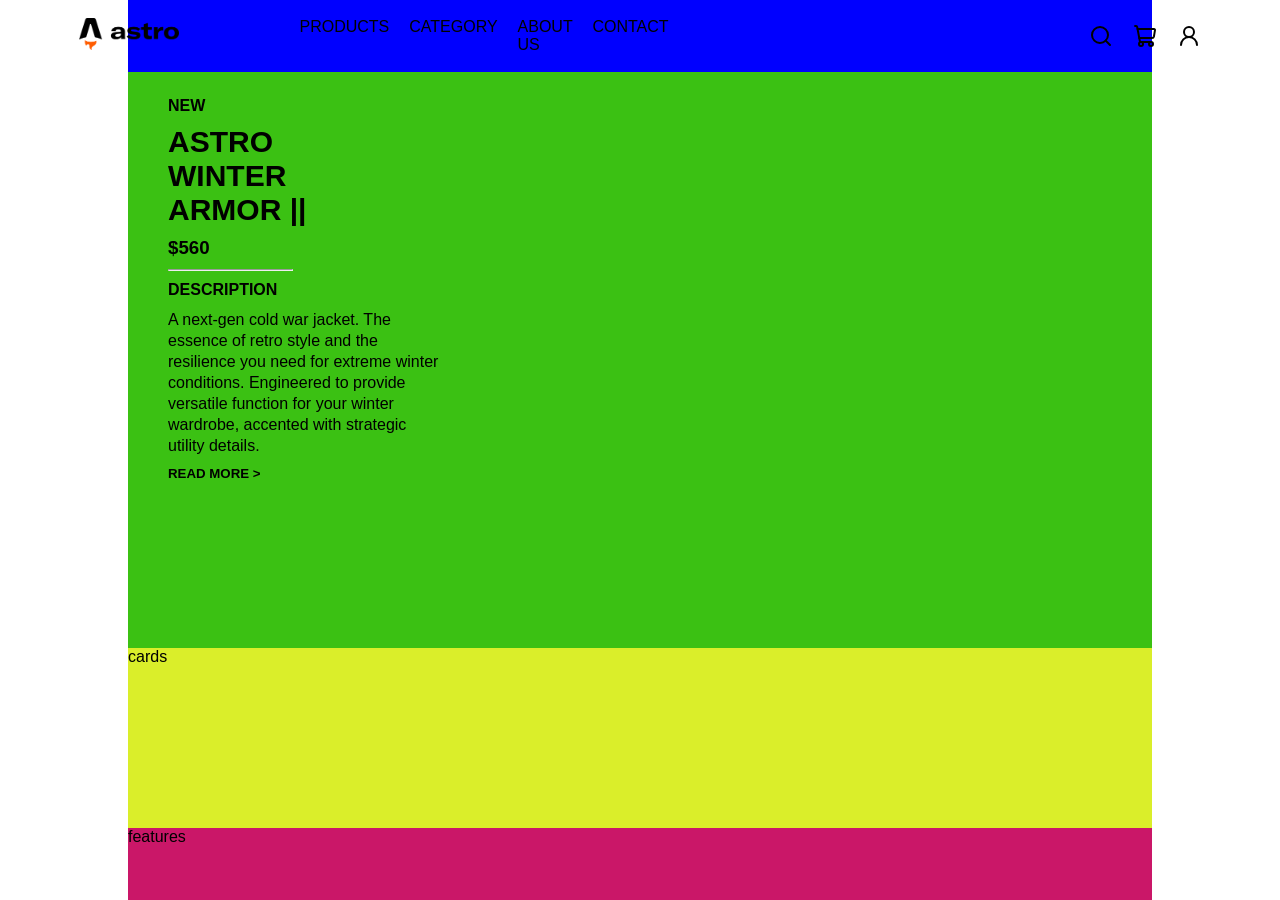
==== design2/index.html @ f5ff649b "started design 2" ====
<!DOCTYPE html>
<html lang="en">

<head>
    <meta charset="UTF-8">
    <meta name="viewport" content="width=device-width, initial-scale=1.0">
    <title>Document</title>
    <link rel="stylesheet" href="style.css">
</head>

<body>
    <div class="main">
        <div class="nav">
            <div class="logo">
                <img src="./astro-seeklogo.png" alt="n.a">
            </div>
            <div class="links">
                <p>PRODUCTS</p>
                <p>CATEGORY</p>
                <p>ABOUT US</p>
                <p>CONTACT</p>
            </div>
            <div class="navicons">
                <img src="[data-uri]"
                    alt="1">
                <img src="[data-uri]"
                    alt="2">
                <img src="[data-uri]"
                    alt="3">
            </div>
        </div>


        <div class="center">

            <div class="leftmenu">
                <h4>NEW</h4>
                <h2>ASTRO <br> WINTER <br> ARMOR ||</h2>
                <h3>$560</h3>
                <hr>
                <h4>DESCRIPTION</h4>
                <p> A next-gen cold war jacket. The<br> essence of retro style
                    and the<br> resilience you need for extreme winter<br> conditions.
                    Engineered to provide<br> versatile function for your winter<br>
                    wardrobe, accented with strategic<br> utility details.</p>
                <h5>READ MORE ></h5>
            </div>
            <div class="centerimg"></div>
            <div class="rightmenu"></div>
        </div>

        <div class="cards">cards</div>
        <div class="features">features</div>
    </div>
</body>

</html>
---- design2/style.css ----
* {
  margin: 0;
  padding: 0;
  box-sizing: border-box;
}

html,
body {
  height: 100%;
  width: 100%;
  font-family: Arial, sans-serif;
}
.main {
  height: 100%;
  width: 80%;
  margin: 0 auto;
  display: flex;
  flex-direction: column;
}

.nav {
  background-color: blue;
  height: 8%;
  width: 100%;
  display: flex;
  align-items: center;
  justify-content: center;
  gap: 20px;
}
.logo {
  margin-right: 100px;
}
.logo img {
  object-fit: contain;
  width: 100px;
  height: 100px;
}
.navicons {
  color: white;
  display: flex;
  gap: 20px;
}
.links {
  display: flex;
  gap: 20px;
  margin-right: 400px;
}
.center {
  background-color: rgb(59, 193, 19);
  height: 64%;
  width: 100%;
}
.leftmenu {
  margin-left: 40px;
  margin-top: 25px;
  display: flex;
  flex-direction: column;
  gap: 10px;
}
.leftmenu p {
  line-height: 21px;
}
h2 {
  font-size: 30px;
}

hr {
  margin-top: 0px;
  width: 125px;
}

.cards {
  background-color: rgb(218, 238, 42);
  height: 20%;
  width: 100%;
}
.features {
  background-color: rgb(202, 23, 104);
  height: 8%;
  width: 100%;
}
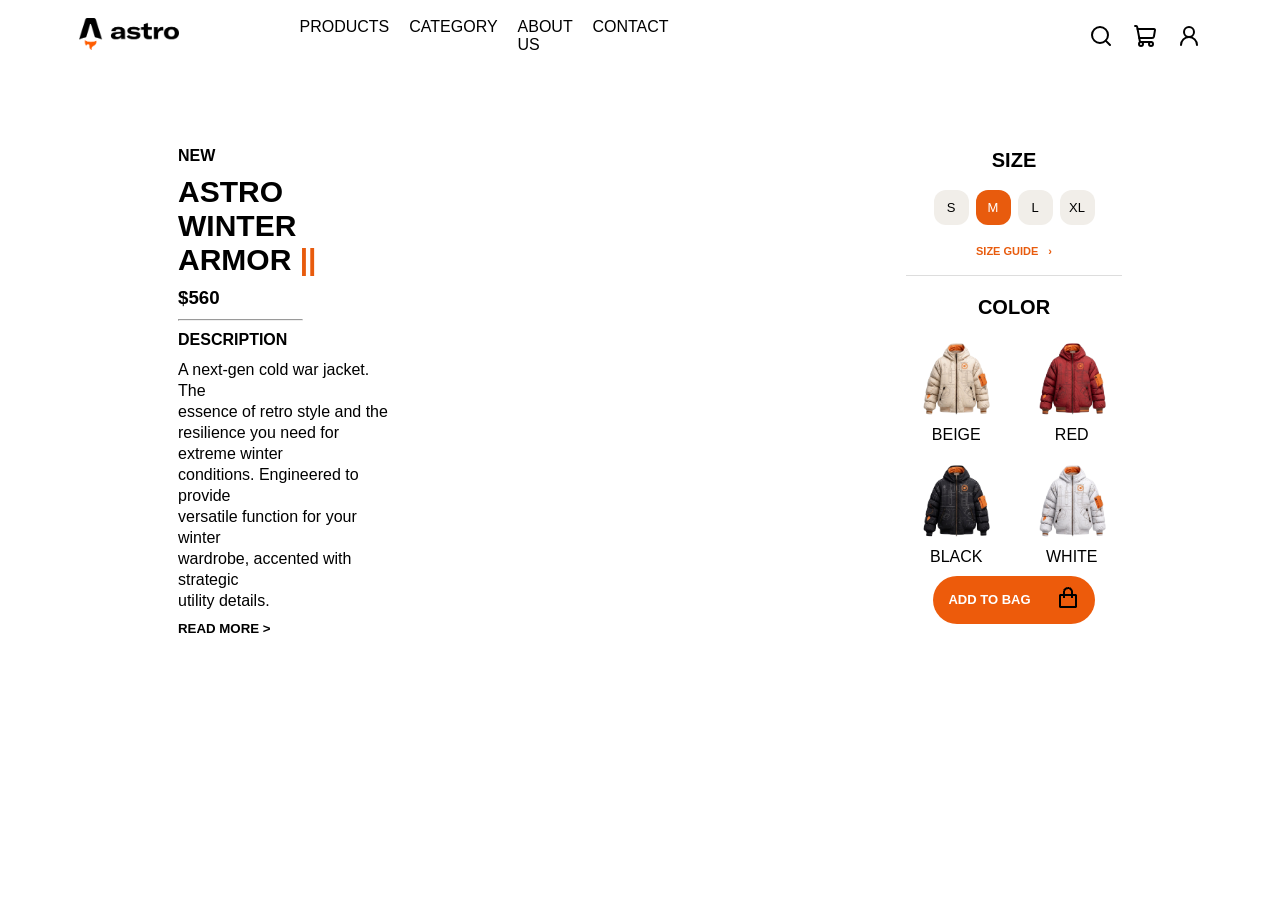
==== commit 289dcd07: "design 2 completed" ====
--- a/design2/index.html
+++ b/design2/index.html
@@ -35,7 +35,7 @@
 
             <div class="leftmenu">
                 <h4>NEW</h4>
-                <h2>ASTRO <br> WINTER <br> ARMOR ||</h2>
+                <h2>ASTRO <br> WINTER <br> ARMOR <span id="temp">||</span></h2>
                 <h3>$560</h3>
                 <hr>
                 <h4>DESCRIPTION</h4>
@@ -45,12 +45,77 @@
                     wardrobe, accented with strategic<br> utility details.</p>
                 <h5>READ MORE ></h5>
             </div>
-            <div class="centerimg"></div>
-            <div class="rightmenu"></div>
+            <div class="centerimg">
+                <img src="/jacket.png" alt="">
+            </div>
+            <div class="right-menu">
+
+                <!-- SIZE -->
+                <div class="size-section">
+
+                    <h2>SIZE</h2>
+
+                    <div class="sizes">
+                        <button>S</button>
+                        <button class="selected">M</button>
+                        <button>L</button>
+                        <button>XL</button>
+                    </div>
+
+                    <div class="size-guide">
+                        <span>SIZE GUIDE</span>
+                        <span>›</span>
+                    </div>
+
+                </div>
+
+
+                <!-- COLOR -->
+                <div class="color-section">
+
+                    <h2>COLOR</h2>
+
+                    <div class="colors">
+
+                        <div class="color">
+                            <img src="./jacket.png" alt="">
+                            <p>BEIGE</p>
+                        </div>
+
+                        <div class="color">
+                            <img src="./red.png" alt="">
+                            <p>RED</p>
+                        </div>
+
+                        <div class="color">
+                            <img src="./black.png" alt="">
+                            <p>BLACK</p>
+                        </div>
+
+                        <div class="color">
+                            <img src="./white.png" alt="">
+                            <p>WHITE</p>
+                        </div>
+
+                    </div>
+
+                </div>
+
+
+
+
+
+                <!-- ADD TO BAG -->
+                <button class="bag">
+                    ADD TO BAG
+                    <span><img src="./bag.png" alt=""></span>
+                </button>
+
+            </div>
         </div>
 
-        <div class="cards">cards</div>
-        <div class="features">features</div>
+        <div class="cards"></div>
+        <div class="features"></div>
     </div>
 </body>
 
--- a/design2/style.css
+++ b/design2/style.css
@@ -19,7 +19,7 @@
 }
 
 .nav {
-  background-color: blue;
+  background-color: white;
   height: 8%;
   width: 100%;
   display: flex;
@@ -46,12 +46,18 @@
   margin-right: 400px;
 }
 .center {
-  background-color: rgb(59, 193, 19);
-  height: 64%;
+  background-color: white;
+  display: flex;
+  justify-content: space-between; /* horizontal */
+  align-items: center; /* vertical */
+  height: 80%;
+
   width: 100%;
 }
 .leftmenu {
-  margin-left: 40px;
+  width: 25%;
+  margin-left: 50px;
+
   margin-top: 25px;
   display: flex;
   flex-direction: column;
@@ -68,14 +74,111 @@
   margin-top: 0px;
   width: 125px;
 }
+span {
+  color: lab(57.57% 53.56 65.13);
+}
+.centerimg {
+  width: 50%;
+  display: flex;
+  justify-content: center;
+  align-items: center;
+}
+
+.centerimg img {
+  width: 520px;
+}
+.right-menu {
+  width: 25%;
+  margin-right: 30px;
+  margin-top: 25px;
+}
+.size-section h2,
+.color-section h2 {
+  text-align: center;
+  font-size: 20px;
+  margin-bottom: 18px;
+}
+.sizes {
+  display: flex;
+  justify-content: center;
+  gap: 7px;
+}
+.sizes button {
+  width: 35px;
+  height: 35px;
+
+  border: none;
+  border-radius: 12px;
+
+  background-color: #f1eee9;
+
+  font-size: 13px;
+}
+.sizes .selected {
+  background-color: lab(57.57% 53.56 65.13);
+  color: white;
+}
+.size-guide {
+  display: flex;
+  justify-content: center;
+  align-items: center;
+  gap: 10px;
+
+  font-size: 11px;
+  font-weight: bold;
+
+  margin-top: 20px;
+  padding-bottom: 18px;
+
+  border-bottom: 1px solid #ddd;
+}
+.color-section {
+  margin-top: 20px;
+}
+
+.colors {
+  display: grid;
+  grid-template-columns: 1fr 1fr;
+  gap: 15px;
+}
+.color {
+  text-align: center;
+}
+
+.color img {
+  width: 85px;
+  height: 85px;
+  object-fit: cover;
+  border-radius: 14px;
+}
+
+.bag {
+  width: 75%;
+  height: 48px;
+
+  margin: 10px auto;
+  border: none;
+  border-radius: 30px;
+
+  background-color: #ed5b0b;
+  color: white;
+
+  display: flex;
+  justify-content: center;
+  align-items: center;
+  gap: 25px;
+
+  font-size: 13px;
+  font-weight: bold;
+}
 
 .cards {
-  background-color: rgb(218, 238, 42);
+  background-color: white;
   height: 20%;
   width: 100%;
 }
 .features {
-  background-color: rgb(202, 23, 104);
+  background-color: white;
   height: 8%;
   width: 100%;
 }
